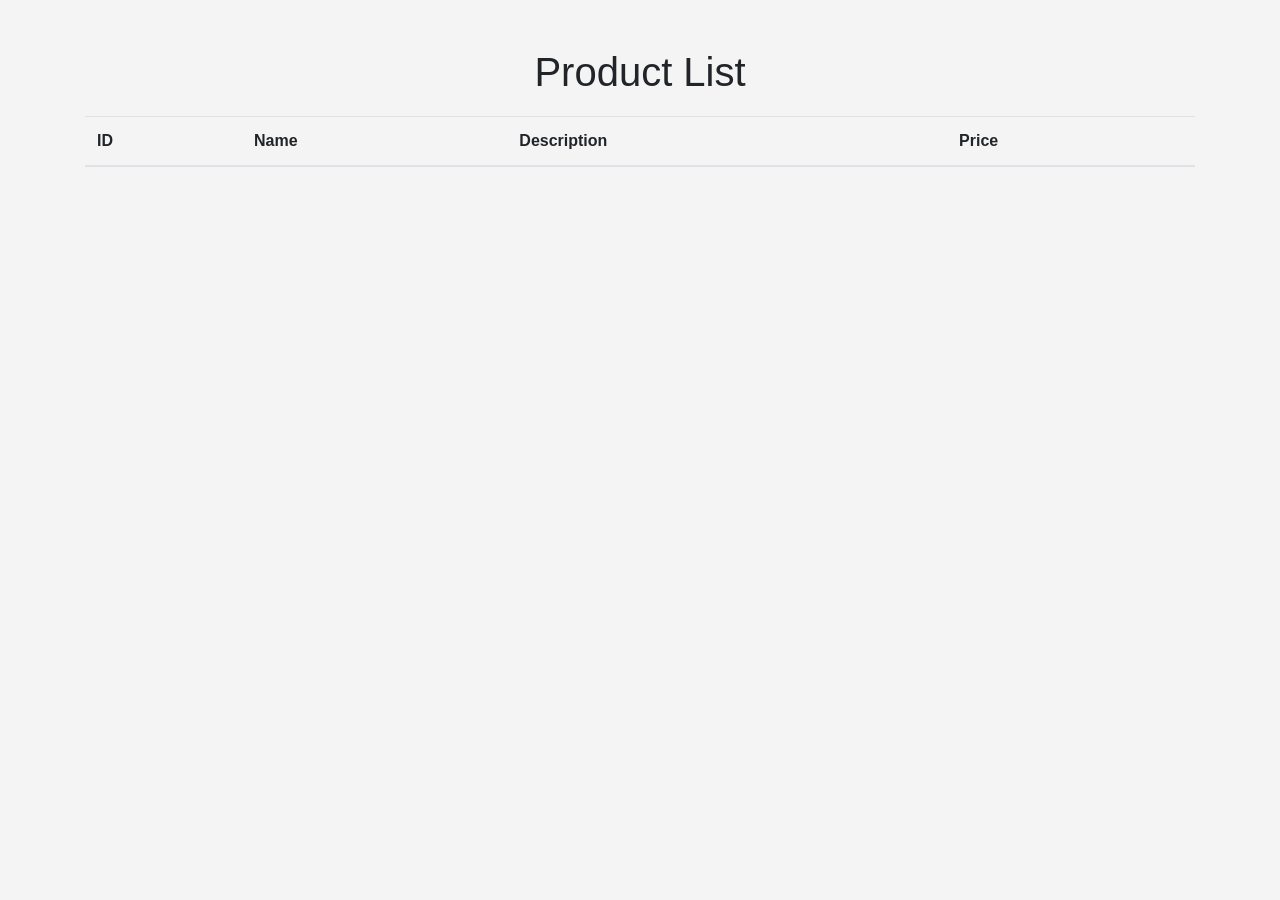
==== Frontend/public/main.html @ 4f3b9bff "first commit" ====
<!DOCTYPE html>
<html lang="en">
<head>
    <meta charset="UTF-8">
    <meta name="viewport" content="width=device-width, initial-scale=1.0">
    <title>Product List</title>
    <link href="https://stackpath.bootstrapcdn.com/bootstrap/4.5.2/css/bootstrap.min.css" rel="stylesheet">
    <link href="css/styles.css" rel="stylesheet">
</head>
<body>
    <div class="container">
        <h1 class="mt-5">Product List</h1>
        <table class="table table-striped mt-3">
            <thead>
                <tr>
                    <th>ID</th>
                    <th>Name</th>
                    <th>Description</th>
                    <th>Price</th>
                </tr>
            </thead>
            <tbody id="product-list">
                <!-- Dynamic content will be loaded here -->
            </tbody>
        </table>
    </div>
    <script src="https://code.jquery.com/jquery-3.5.1.min.js"></script>
    <script src="js/main.js"></script>
</body>
</html>
---- Frontend/public/css/styles.css ----
body {
    font-family: Arial, sans-serif;
    background-color: #f4f4f4;
}

.login-container {
    width: 300px;
    margin: 100px auto;
    padding: 20px;
    background-color: #fff;
    border-radius: 5px;
    box-shadow: 0 0 10px rgba(0, 0, 0, 0.1);
}

h1 {
    text-align: center;
    margin-bottom: 20px;
}

label {
    display: block;
    margin: 10px 0 5px;
}

input {
    width: 100%;
    padding: 8px;
    margin-bottom: 10px;
}

button {
    width: 100%;
    padding: 10px;
    background-color: #007bff;
    border: none;
    color: #fff;
    cursor: pointer;
}

button:hover {
    background-color: #0056b3;
}

#message {
    margin-top: 20px;
    text-align: center;
}
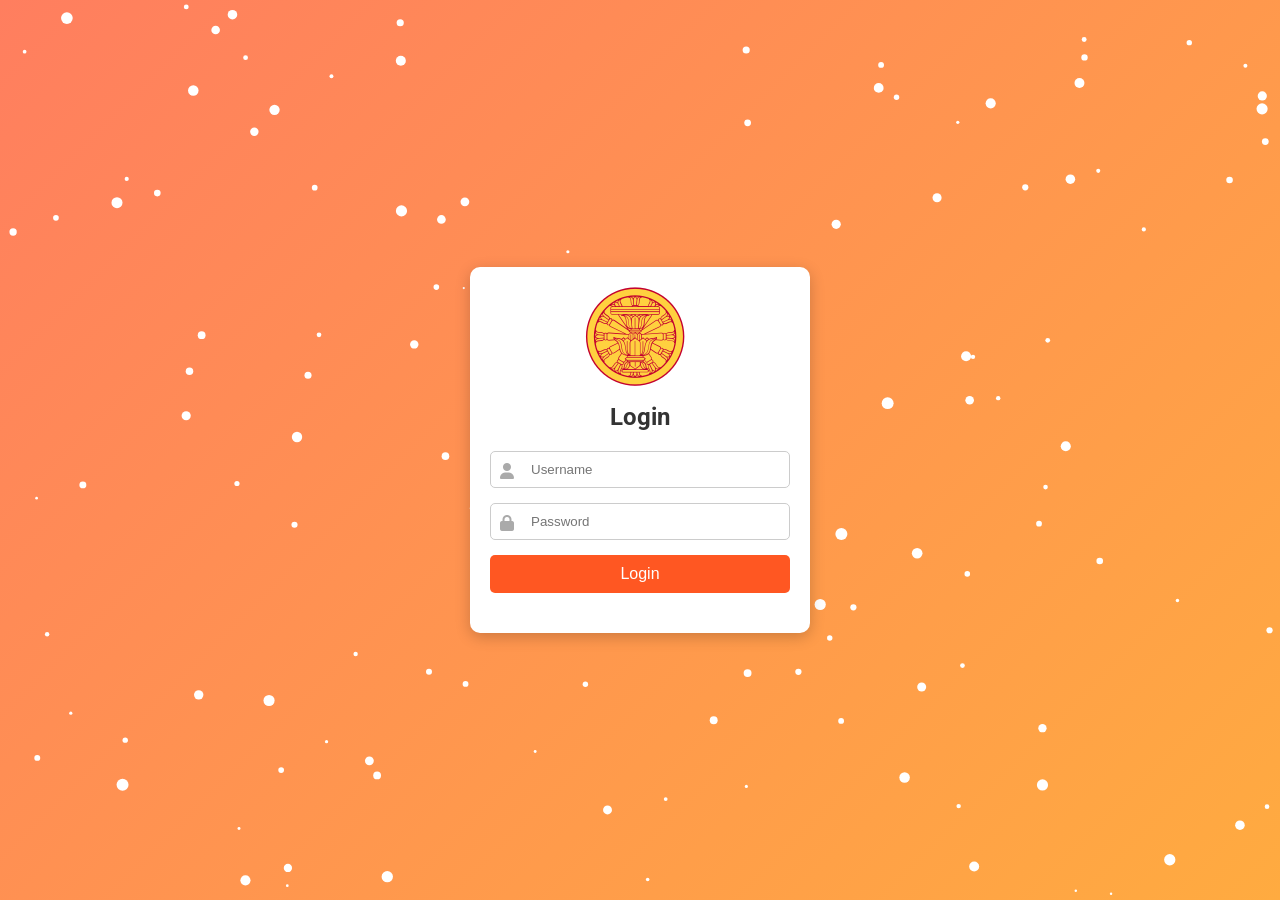
==== commit ac21c08b: "committed" ====
--- a/Frontend/public/main.html
+++ b/Frontend/public/main.html
@@ -3,28 +3,33 @@
 <head>
     <meta charset="UTF-8">
     <meta name="viewport" content="width=device-width, initial-scale=1.0">
-    <title>Product List</title>
-    <link href="https://stackpath.bootstrapcdn.com/bootstrap/4.5.2/css/bootstrap.min.css" rel="stylesheet">
-    <link href="css/styles.css" rel="stylesheet">
+    <title>Login Page</title>
+    <link rel="stylesheet" href="css/styles.css">
+    <link href="https://fonts.googleapis.com/css2?family=Roboto:wght@400;700&display=swap" rel="stylesheet">
+    <link rel="stylesheet" href="https://cdnjs.cloudflare.com/ajax/libs/font-awesome/6.0.0-beta3/css/all.min.css">
 </head>
 <body>
-    <div class="container">
-        <h1 class="mt-5">Product List</h1>
-        <table class="table table-striped mt-3">
-            <thead>
-                <tr>
-                    <th>ID</th>
-                    <th>Name</th>
-                    <th>Description</th>
-                    <th>Price</th>
-                </tr>
-            </thead>
-            <tbody id="product-list">
-                <!-- Dynamic content will be loaded here -->
-            </tbody>
-        </table>
+    <!-- Canvas for particle background -->
+    <canvas id="particleCanvas"></canvas>
+
+    <div class="login-container">
+        <img src="img/tu-logo.png" width="110" height="100" alt="TU-Logo" class="img-fluid logo"> <!-- Logo at the top -->
+        <h1>Login</h1>
+        <form id="loginForm">
+            <div class="input-group">
+                <i class="fas fa-user"></i>
+                <input type="text" id="username" name="username" placeholder="Username" required>
+            </div>
+            <div class="input-group">
+                <i class="fas fa-lock"></i>
+                <input type="password" id="password" name="password" placeholder="Password" required>
+            </div>
+            <button type="button" onclick="submitLogin()">Login</button>
+        </form>
+        <p id="message"></p>
     </div>
-    <script src="https://code.jquery.com/jquery-3.5.1.min.js"></script>
-    <script src="js/main.js"></script>
+
+    <script src="js/script.js"></script>
+    <script src="js/particles.js"></script> <!-- Load particle animation script -->
 </body>
 </html>
--- a/Frontend/public/css/styles.css
+++ b/Frontend/public/css/styles.css
@@ -1,47 +1,119 @@
 body {
-    font-family: Arial, sans-serif;
-    background-color: #f4f4f4;
+    font-family: 'Roboto', sans-serif; /* Modern font */
+    margin: 0;
+    height: 100vh;
+    display: flex;
+    justify-content: center;
+    align-items: center;
+    overflow: hidden; /* Prevent scrolling */
+}
+
+canvas#particleCanvas {
+    position: absolute;
+    top: 0;
+    left: 0;
+    width: 100%;
+    height: 100%;
+    z-index: -1; /* Place behind the login container */
+    background: linear-gradient(135deg, #ff7e5f, #ffab40); /* Orange gradient */
 }
 
 .login-container {
+    position: relative;
     width: 300px;
-    margin: 100px auto;
     padding: 20px;
-    background-color: #fff;
-    border-radius: 5px;
-    box-shadow: 0 0 10px rgba(0, 0, 0, 0.1);
+    background-color: #ffffff;
+    border-radius: 10px;
+    box-shadow: 0 4px 15px rgba(0, 0, 0, 0.2);
+    z-index: 1;
+    text-align: center;
+}
+
+.logo {
+    display: block;
+    margin: 0 auto 10px;
 }
 
 h1 {
     text-align: center;
     margin-bottom: 20px;
+    color: #333;
+    font-size: 24px;
+    position: relative;
+    animation: bounceIn 1s ease;
 }
 
-label {
-    display: block;
-    margin: 10px 0 5px;
+.input-group {
+    position: relative;
+    margin-bottom: 15px;
+}
+
+.input-group i {
+    position: absolute;
+    left: 10px;
+    top: 12px;
+    color: #aaa;
 }
 
 input {
     width: 100%;
-    padding: 8px;
-    margin-bottom: 10px;
+    padding: 10px 10px 10px 40px;
+    border: 1px solid #ccc;
+    border-radius: 5px;
+    box-sizing: border-box;
 }
 
 button {
     width: 100%;
     padding: 10px;
-    background-color: #007bff;
+    background-color: #ff5722;
     border: none;
+    border-radius: 5px;
     color: #fff;
+    font-size: 16px;
     cursor: pointer;
+    transition: background-color 0.3s ease, box-shadow 0.3s ease;
 }
 
 button:hover {
-    background-color: #0056b3;
+    background-color: #e64a19;
+    box-shadow: 0 0 15px #ff5722, 0 0 25px #ff5722;
 }
 
 #message {
     margin-top: 20px;
     text-align: center;
+    font-weight: bold;
 }
+
+@keyframes bounceIn {
+    0% {
+        transform: scale(0.5);
+        opacity: 0;
+    }
+    100% {
+        transform: scale(1);
+        opacity: 1;
+    }
+}
+
+.mouse-light {
+    position: absolute;
+    width: 10px;
+    height: 10px;
+    background-color: rgba(255, 255, 255, 0.5);
+    border-radius: 50%;
+    box-shadow: 0 0 15px rgba(255, 255, 255, 0.5);
+    pointer-events: none;
+    animation: fade-out 0.5s forwards;
+}
+
+@keyframes fade-out {
+    0% {
+        opacity: 1;
+    }
+    100% {
+        opacity: 0;
+    }
+}
+
